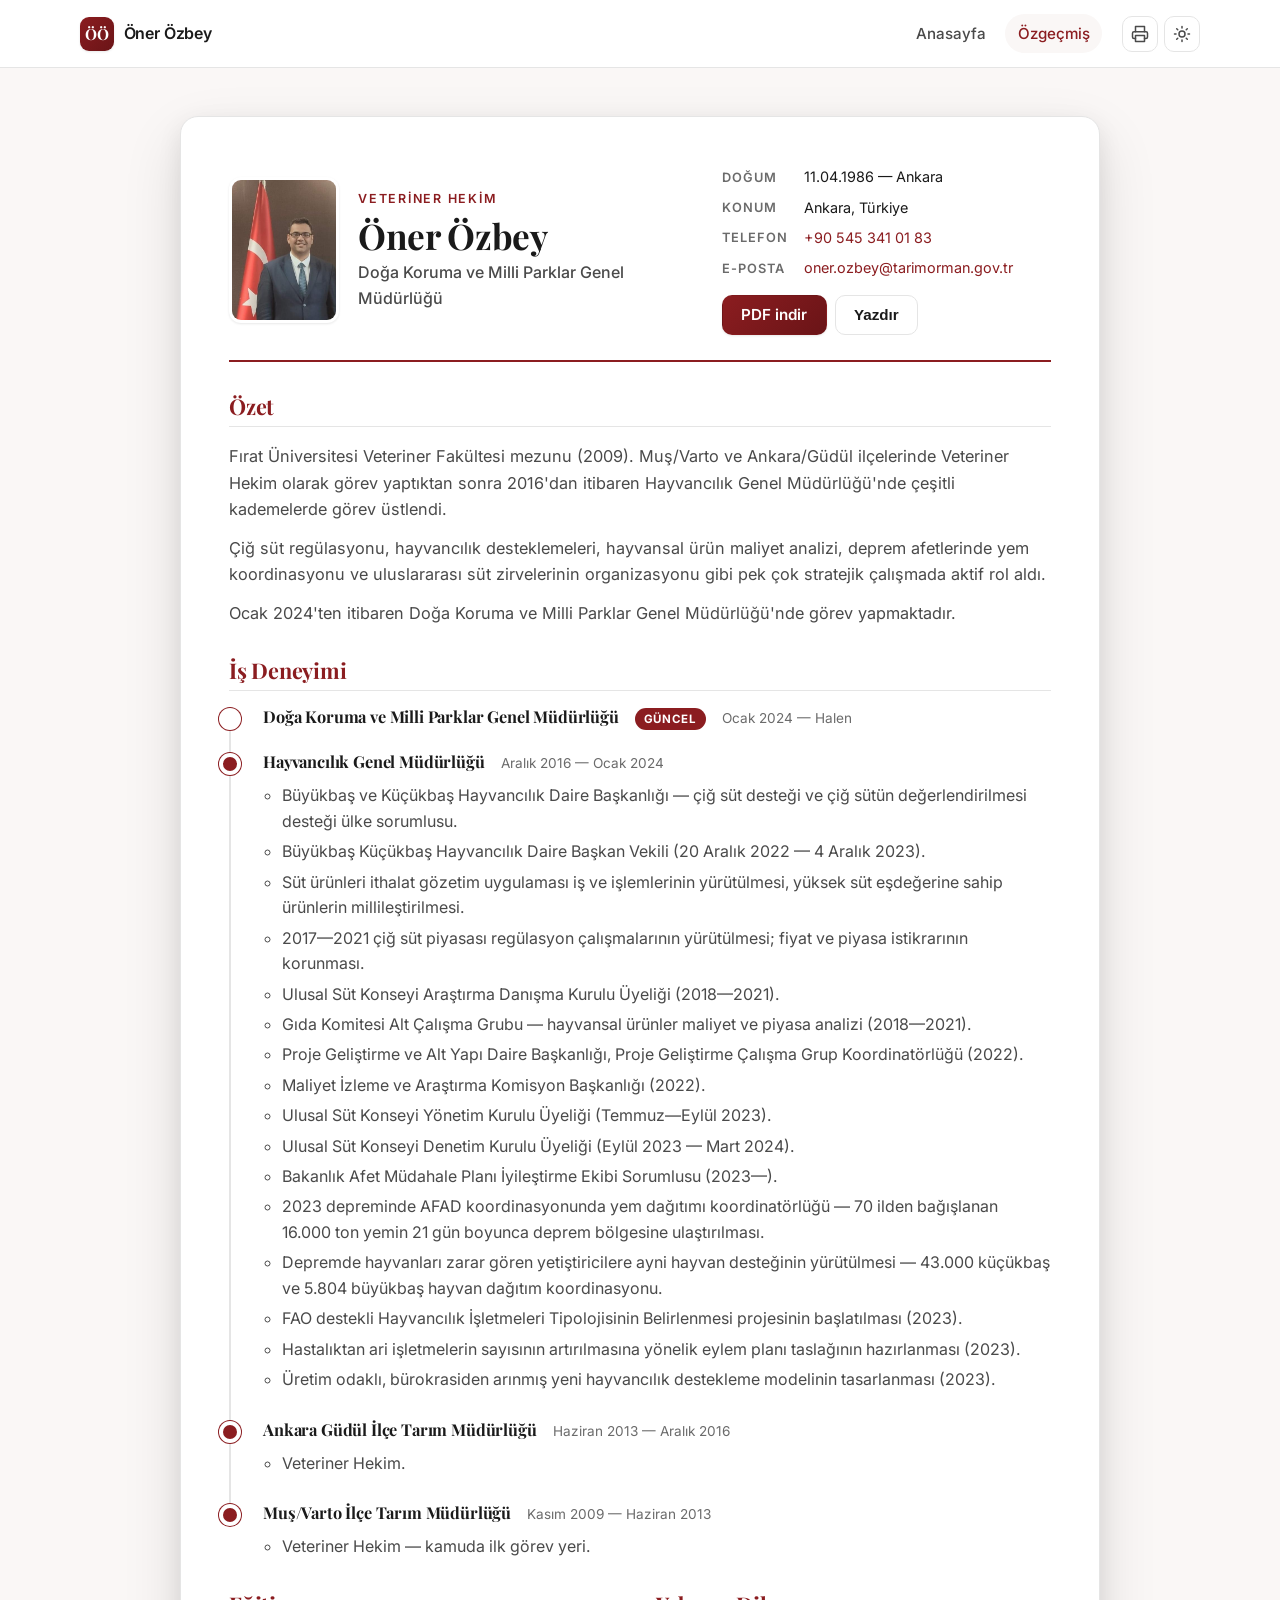
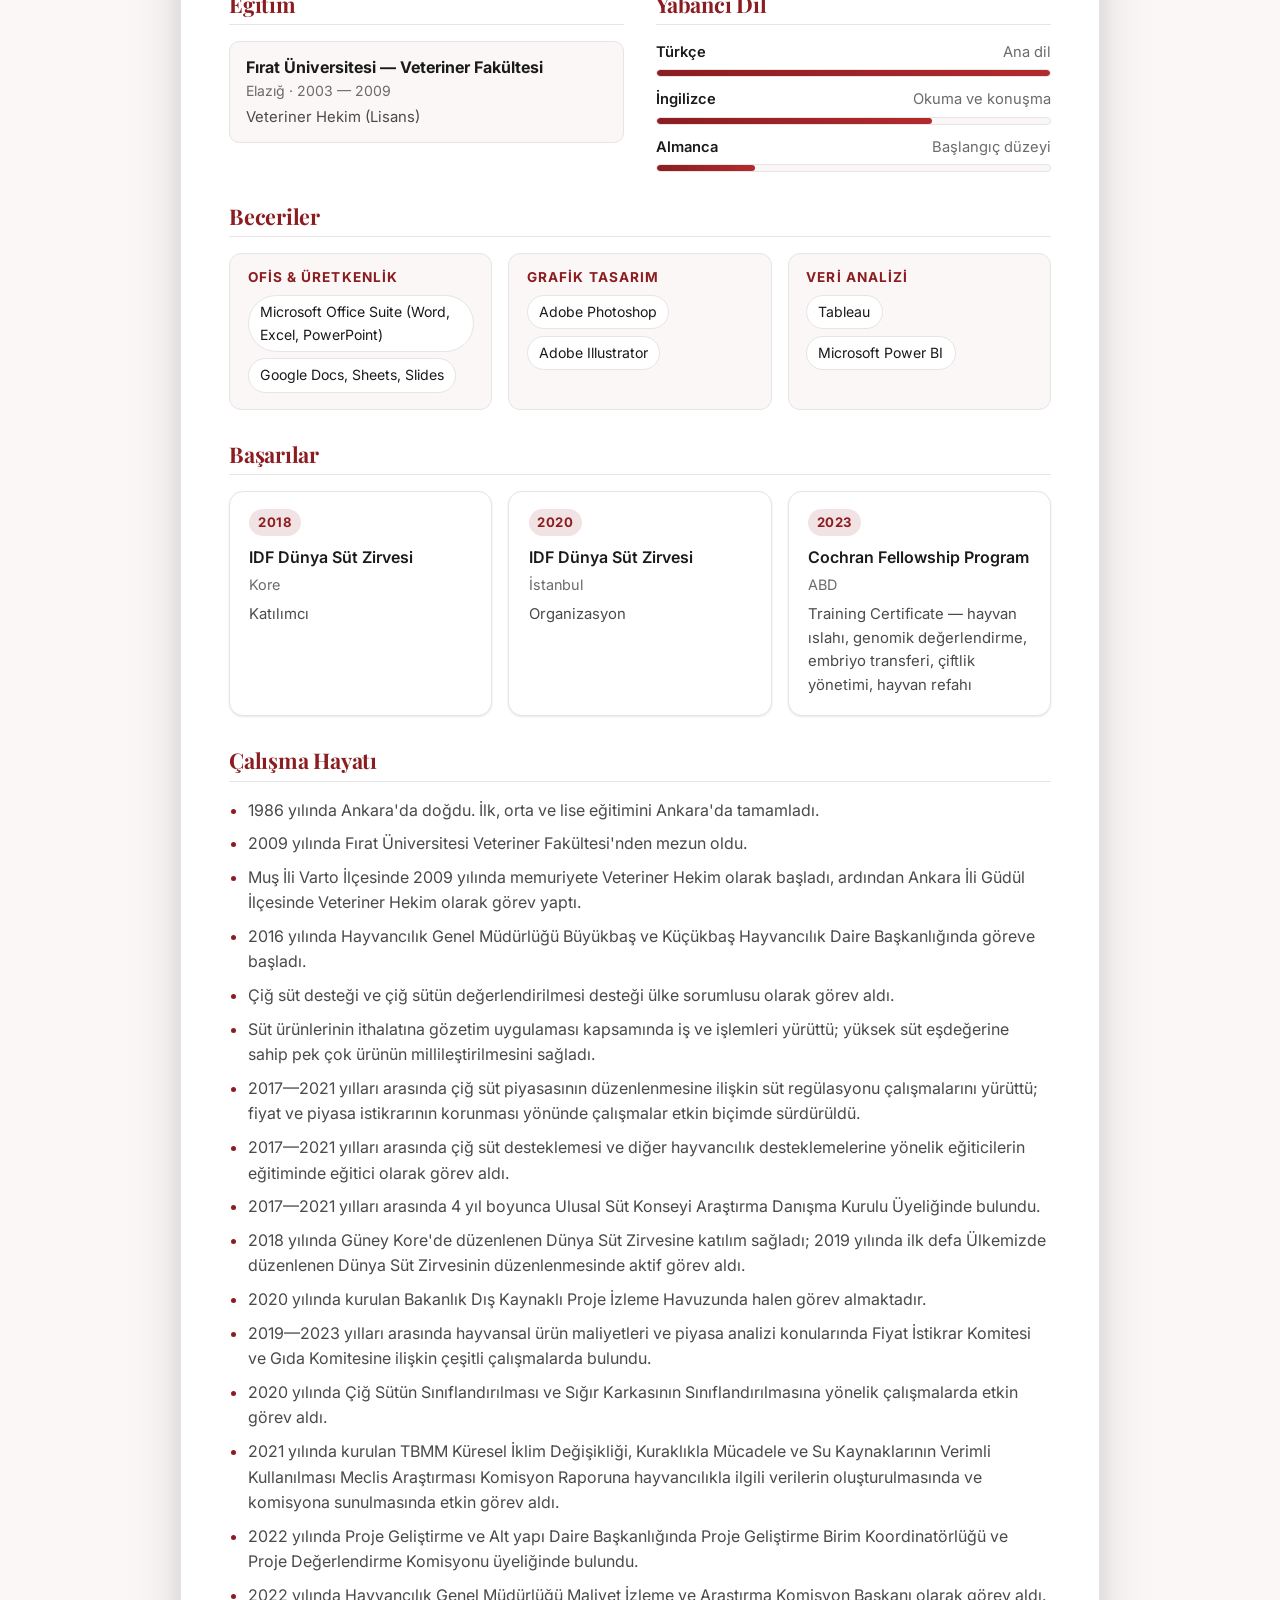
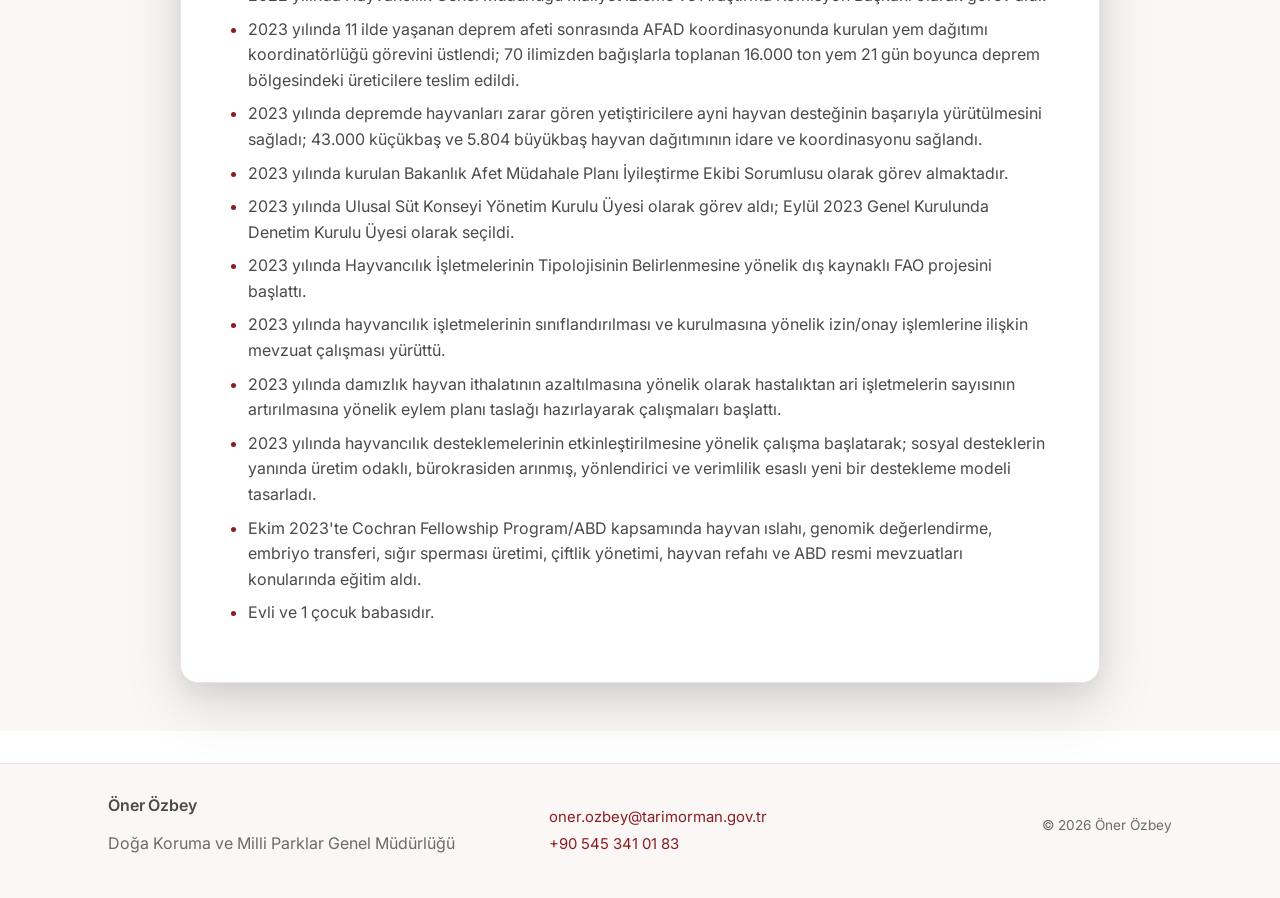
==== cv.html @ c0e4dc84 "Initial site — data-driven personal page with /cv.html - index.html and cv.html render from data/cv." ====
<!doctype html>
<html lang="tr">
  <head>
    <meta charset="utf-8" />
    <meta name="viewport" content="width=device-width, initial-scale=1" />
    <title>Özgeçmiş — Öner Özbey</title>
    <meta name="description" content="Öner Özbey'in tam özgeçmişi: deneyim, eğitim, beceriler, diller, başarılar." />
    <meta name="theme-color" content="#8b1d20" />
    <link rel="icon" href="data:image/svg+xml,%3Csvg xmlns='http://www.w3.org/2000/svg' viewBox='0 0 100 100'%3E%3Crect width='100' height='100' rx='20' fill='%238b1d20'/%3E%3Ctext x='50' y='64' font-size='52' font-family='Georgia, serif' fill='white' text-anchor='middle' font-weight='700'%3EÖ%3C/text%3E%3C/svg%3E" />
    <link rel="preconnect" href="https://fonts.googleapis.com" />
    <link rel="preconnect" href="https://fonts.gstatic.com" crossorigin />
    <link href="https://fonts.googleapis.com/css2?family=Inter:wght@400;500;600;700&family=Playfair+Display:wght@600;700&display=swap" rel="stylesheet" />
    <link rel="stylesheet" href="assets/css/style.css" />
  </head>
  <body class="cv-page">
    <header class="site-header no-print">
      <div class="container nav">
        <a class="brand" href="index.html">
          <span class="brand-mark">ÖÖ</span>
          <span class="brand-name" data-bind="personal.fullName"></span>
        </a>
        <nav class="nav-links" data-bind="nav"></nav>
        <div class="nav-tools">
          <button class="icon-btn" id="print-btn" aria-label="Yazdır" title="Yazdır">
            <svg width="18" height="18" viewBox="0 0 24 24" fill="none" stroke="currentColor" stroke-width="2" stroke-linecap="round" stroke-linejoin="round"><polyline points="6 9 6 2 18 2 18 9"></polyline><path d="M6 18H4a2 2 0 0 1-2-2v-5a2 2 0 0 1 2-2h16a2 2 0 0 1 2 2v5a2 2 0 0 1-2 2h-2"></path><rect x="6" y="14" width="12" height="8"></rect></svg>
          </button>
          <button class="icon-btn" id="theme-toggle" aria-label="Tema değiştir" title="Tema değiştir">
            <svg width="18" height="18" viewBox="0 0 24 24" fill="none" stroke="currentColor" stroke-width="2" stroke-linecap="round" stroke-linejoin="round"><circle cx="12" cy="12" r="4"></circle><path d="M12 2v2M12 20v2M4.93 4.93l1.41 1.41M17.66 17.66l1.41 1.41M2 12h2M20 12h2M4.93 19.07l1.41-1.41M17.66 6.34l1.41-1.41"></path></svg>
          </button>
        </div>
      </div>
    </header>

    <main class="cv-main">
      <article class="cv-doc container">
        <header class="cv-header">
          <div class="cv-id">
            <div class="cv-photo">
              <img data-bind-attr="src:personal.photo" alt="" />
            </div>
            <div>
              <p class="eyebrow" data-bind="personal.title"></p>
              <h1 data-bind="personal.fullName"></h1>
              <p class="cv-role" data-bind="personal.role"></p>
            </div>
          </div>
          <div class="cv-contact">
            <dl class="dl">
              <dt>Doğum</dt><dd data-bind="personal.birth"></dd>
              <dt>Konum</dt><dd data-bind="personal.location"></dd>
              <dt>Telefon</dt><dd><a data-bind="personal.phone" data-bind-attr="href:tel:personal.phoneRaw"></a></dd>
              <dt>E-posta</dt><dd><a data-bind="personal.email" data-bind-attr="href:mailto:personal.email"></a></dd>
            </dl>
            <div class="cv-actions no-print">
              <a class="btn btn-primary" data-bind-attr="href:personal.cvFile" download>PDF indir</a>
              <button class="btn btn-ghost" id="print-btn-secondary">Yazdır</button>
            </div>
          </div>
        </header>

        <section class="cv-section">
          <h2>Özet</h2>
          <div class="prose" data-bind="summary"></div>
        </section>

        <section class="cv-section">
          <h2>İş Deneyimi</h2>
          <ol class="cv-timeline" data-bind="experience"></ol>
        </section>

        <section class="cv-section cv-grid">
          <div>
            <h2>Eğitim</h2>
            <ul class="education-list" data-bind="education"></ul>
          </div>
          <div>
            <h2>Yabancı Dil</h2>
            <ul class="lang-list" data-bind="languages"></ul>
          </div>
        </section>

        <section class="cv-section">
          <h2>Beceriler</h2>
          <div class="skills-grid" data-bind="skills"></div>
        </section>

        <section class="cv-section">
          <h2>Başarılar</h2>
          <ul class="achievements" data-bind="achievements"></ul>
        </section>

        <section class="cv-section">
          <h2>Çalışma Hayatı</h2>
          <ul class="working-life" data-bind="workingLife"></ul>
        </section>
      </article>
    </main>

    <footer class="site-footer no-print">
      <div class="container footer-grid">
        <div>
          <p class="brand-name" data-bind="personal.fullName"></p>
          <p class="muted" data-bind="personal.role"></p>
        </div>
        <div class="footer-links">
          <a data-bind-attr="href:mailto:personal.email" data-bind="personal.email"></a>
          <a data-bind-attr="href:tel:personal.phoneRaw" data-bind="personal.phone"></a>
        </div>
        <p class="muted small">© <span data-bind="site.year"></span> <span data-bind="personal.fullName"></span></p>
      </div>
    </footer>

    <script src="assets/js/main.js"></script>
  </body>
</html>
---- assets/css/style.css ----
:root {
  --brand: #8b1d20;
  --brand-2: #b32a2e;
  --brand-ink: #6a1417;
  --ink: #1a1a1a;
  --ink-soft: #4a4a4a;
  --muted: #6b6b6b;
  --line: #e5e5e5;
  --bg: #ffffff;
  --bg-soft: #faf7f6;
  --card: #ffffff;
  --shadow-sm: 0 1px 2px rgba(0, 0, 0, 0.04), 0 1px 3px rgba(0, 0, 0, 0.06);
  --shadow-md: 0 4px 12px rgba(0, 0, 0, 0.06), 0 2px 6px rgba(0, 0, 0, 0.04);
  --shadow-lg: 0 24px 60px rgba(0, 0, 0, 0.12), 0 8px 24px rgba(0, 0, 0, 0.08);
  --radius: 14px;
  --radius-sm: 10px;
  --font-sans: "Inter", system-ui, -apple-system, "Segoe UI", Roboto, "Helvetica Neue", Arial, sans-serif;
  --font-display: "Playfair Display", Georgia, "Times New Roman", serif;
  --container: 1120px;
  --pad: clamp(1rem, 2.4vw, 1.75rem);
  --transition: 200ms ease;
}

[data-theme="dark"] {
  --brand: #d94a4e;
  --brand-2: #f06569;
  --brand-ink: #ffb4b6;
  --ink: #f1ece9;
  --ink-soft: #c9c2bf;
  --muted: #9a938f;
  --line: #2a2625;
  --bg: #141110;
  --bg-soft: #1c1817;
  --card: #1f1a19;
  --shadow-sm: 0 1px 2px rgba(0, 0, 0, 0.4);
  --shadow-md: 0 4px 12px rgba(0, 0, 0, 0.45);
  --shadow-lg: 0 24px 60px rgba(0, 0, 0, 0.55);
}

* { box-sizing: border-box; }

html { scroll-behavior: smooth; }

body {
  margin: 0;
  font-family: var(--font-sans);
  color: var(--ink);
  background: var(--bg);
  line-height: 1.6;
  -webkit-font-smoothing: antialiased;
  -moz-osx-font-smoothing: grayscale;
  transition: background var(--transition), color var(--transition);
}

a { color: var(--brand); text-decoration: none; transition: color var(--transition); }
a:hover { color: var(--brand-2); text-decoration: underline; text-underline-offset: 3px; }

h1, h2, h3 { font-family: var(--font-display); color: var(--ink); margin: 0 0 0.4em; line-height: 1.15; letter-spacing: -0.01em; }
h1 { font-size: clamp(2rem, 4.5vw, 3.2rem); }
h2 { font-size: clamp(1.3rem, 2.6vw, 1.75rem); }
h3 { font-size: 1.05rem; }
p { margin: 0 0 0.8em; color: var(--ink-soft); }

.container { width: 100%; max-width: var(--container); margin: 0 auto; padding: 0 var(--pad); }

.muted { color: var(--muted); }
.small { font-size: 0.85rem; }
.eyebrow {
  text-transform: uppercase;
  letter-spacing: 0.14em;
  font-size: 0.78rem;
  font-weight: 600;
  color: var(--brand);
  margin: 0 0 0.6em;
}

/* Header / Nav */
.site-header {
  position: sticky; top: 0; z-index: 30;
  background: color-mix(in srgb, var(--bg) 88%, transparent);
  backdrop-filter: saturate(140%) blur(10px);
  -webkit-backdrop-filter: saturate(140%) blur(10px);
  border-bottom: 1px solid var(--line);
}
.nav { display: flex; align-items: center; gap: 1.2rem; padding: 0.9rem 0; }
.brand { display: inline-flex; align-items: center; gap: 0.6rem; color: var(--ink); font-weight: 600; }
.brand:hover { text-decoration: none; color: var(--ink); }
.brand-mark {
  width: 34px; height: 34px;
  background: linear-gradient(135deg, var(--brand), var(--brand-ink));
  color: #fff; border-radius: 9px; display: grid; place-items: center;
  font-family: var(--font-display); font-weight: 700; font-size: 0.95rem;
  box-shadow: var(--shadow-sm);
}
.brand-name { font-weight: 600; letter-spacing: -0.01em; }
.nav-links { margin-left: auto; display: flex; gap: 0.4rem; flex-wrap: wrap; }
.nav-links a {
  padding: 0.45rem 0.8rem; border-radius: 999px;
  color: var(--ink-soft); font-weight: 500; font-size: 0.95rem;
}
.nav-links a:hover { background: var(--bg-soft); color: var(--ink); text-decoration: none; }
.nav-links a.is-active { background: var(--bg-soft); color: var(--brand); }
.nav-tools { display: flex; gap: 0.4rem; }
.icon-btn {
  width: 36px; height: 36px; display: grid; place-items: center;
  background: transparent; color: var(--ink-soft);
  border: 1px solid var(--line); border-radius: 10px; cursor: pointer;
  transition: all var(--transition);
}
.icon-btn:hover { color: var(--brand); border-color: var(--brand); }

/* Buttons */
.btn {
  display: inline-flex; align-items: center; justify-content: center; gap: 0.4em;
  padding: 0.7rem 1.15rem; border-radius: 10px; font-weight: 600;
  font-size: 0.95rem; line-height: 1; cursor: pointer; border: 1px solid transparent;
  transition: all var(--transition);
}
.btn-primary {
  background: linear-gradient(135deg, var(--brand), var(--brand-ink));
  color: #fff; box-shadow: var(--shadow-sm);
}
.btn-primary:hover { transform: translateY(-1px); box-shadow: var(--shadow-md); color: #fff; text-decoration: none; }
.btn-ghost {
  background: transparent; color: var(--ink);
  border-color: var(--line);
}
.btn-ghost:hover { background: var(--bg-soft); color: var(--ink); text-decoration: none; border-color: var(--ink-soft); }
.btn-block { display: flex; width: 100%; margin-top: 0.9rem; }

/* Hero */
.hero {
  padding: clamp(2.5rem, 6vw, 5rem) 0 clamp(2rem, 4vw, 3.5rem);
  background:
    radial-gradient(1200px 600px at 90% -10%, color-mix(in srgb, var(--brand) 12%, transparent), transparent 60%),
    radial-gradient(900px 500px at -10% 110%, color-mix(in srgb, var(--brand) 8%, transparent), transparent 60%);
}
.hero-grid {
  display: grid; grid-template-columns: 1.3fr 1fr; gap: clamp(1.5rem, 4vw, 3rem); align-items: center;
}
.hero-text h1 { font-size: clamp(2.2rem, 5.5vw, 3.7rem); margin-bottom: 0.2em; }
.hero-role { font-size: 1.05rem; color: var(--ink); font-weight: 600; margin: 0 0 0.5em; }
.hero-tagline { font-size: 1.05rem; color: var(--ink-soft); max-width: 52ch; }
.hero-actions { display: flex; gap: 0.7rem; flex-wrap: wrap; margin: 1.5rem 0 1.8rem; }
.hero-meta { list-style: none; padding: 0; margin: 0; display: grid; gap: 0.45rem; }
.hero-meta li { display: flex; gap: 0.7rem; font-size: 0.95rem; align-items: baseline; }
.meta-key {
  display: inline-block; min-width: 5.5rem;
  font-size: 0.78rem; text-transform: uppercase; letter-spacing: 0.1em;
  color: var(--muted); font-weight: 600;
}
.hero-photo { display: flex; justify-content: center; }
.photo-frame {
  position: relative; width: min(340px, 80vw); aspect-ratio: 3/4;
  border-radius: 22px; overflow: hidden;
  background: var(--bg-soft);
  box-shadow: var(--shadow-lg);
  transform: rotate(1deg);
  transition: transform var(--transition);
}
.photo-frame::after {
  content: ""; position: absolute; inset: 0;
  border: 4px solid var(--bg);
  border-radius: 22px;
  box-shadow: inset 0 0 0 1px var(--line);
  pointer-events: none;
}
.photo-frame:hover { transform: rotate(0deg); }
.photo-frame img { width: 100%; height: 100%; object-fit: cover; display: block; }

/* Sections */
.section { padding: clamp(2.5rem, 5vw, 4.5rem) 0; }
.section-muted { background: var(--bg-soft); border-top: 1px solid var(--line); border-bottom: 1px solid var(--line); }
.section-title { margin-bottom: 1.4rem; }
.section-title::after {
  content: ""; display: block; width: 48px; height: 3px; margin-top: 0.5rem;
  background: linear-gradient(90deg, var(--brand), transparent);
  border-radius: 3px;
}
.section-foot { margin-top: 1.5rem; }
.two-col { display: grid; grid-template-columns: 1.7fr 1fr; gap: clamp(1.5rem, 3vw, 2.5rem); align-items: start; }
.prose p { font-size: 1.02rem; }

/* Stats */
.stats { list-style: none; padding: 0; margin: 0; display: grid; grid-template-columns: repeat(4, 1fr); gap: 1rem; }
.stats li {
  background: var(--card); border: 1px solid var(--line); border-radius: var(--radius);
  padding: 1.2rem 1.1rem; box-shadow: var(--shadow-sm);
}
.stat-value {
  display: block; font-family: var(--font-display); font-size: 2rem;
  color: var(--brand); font-weight: 700; line-height: 1;
}
.stat-label { display: block; margin-top: 0.4rem; font-size: 0.9rem; color: var(--ink-soft); }

/* Aside card */
.aside-card {
  background: var(--card); border: 1px solid var(--line);
  border-radius: var(--radius); padding: 1.4rem; box-shadow: var(--shadow-sm);
  position: sticky; top: 80px;
}
.aside-card h3 { margin-bottom: 0.8rem; }
.dl { display: grid; grid-template-columns: max-content 1fr; gap: 0.45rem 1rem; margin: 0; font-size: 0.93rem; }
.dl dt { font-weight: 600; color: var(--muted); font-size: 0.8rem; text-transform: uppercase; letter-spacing: 0.08em; padding-top: 0.15rem; }
.dl dd { margin: 0; color: var(--ink); }

/* Timeline (short, on homepage) */
.timeline { list-style: none; padding: 0; margin: 0; }
.timeline > li {
  position: relative; padding: 0.6rem 0 0.6rem 2rem; border-left: 2px solid var(--line);
}
.timeline > li::before {
  content: ""; position: absolute; left: -7px; top: 1.1rem; width: 12px; height: 12px;
  border-radius: 50%; background: var(--brand); box-shadow: 0 0 0 4px var(--bg);
}
.timeline .tl-period { font-size: 0.82rem; color: var(--muted); text-transform: uppercase; letter-spacing: 0.08em; }
.timeline .tl-title { font-weight: 600; color: var(--ink); margin: 0.1rem 0 0.1rem; }
.timeline .is-current { color: var(--brand); }

/* Achievements */
.achievements { list-style: none; padding: 0; margin: 0; display: grid; grid-template-columns: repeat(auto-fit, minmax(240px, 1fr)); gap: 1rem; }
.achievements li {
  background: var(--card); border: 1px solid var(--line); border-radius: var(--radius);
  padding: 1.1rem 1.2rem; box-shadow: var(--shadow-sm);
}
.ach-year {
  display: inline-block; padding: 0.2rem 0.55rem; border-radius: 999px;
  background: color-mix(in srgb, var(--brand) 12%, transparent);
  color: var(--brand); font-weight: 700; font-size: 0.82rem; letter-spacing: 0.04em;
}
.ach-title { font-weight: 600; margin: 0.55rem 0 0.15rem; color: var(--ink); }
.ach-place { color: var(--muted); font-size: 0.9rem; }
.ach-role { display: block; margin-top: 0.4rem; font-size: 0.93rem; color: var(--ink-soft); }

/* Footer */
.site-footer { border-top: 1px solid var(--line); background: var(--bg-soft); padding: 1.8rem 0; margin-top: 2rem; }
.footer-grid { display: grid; grid-template-columns: 1.4fr 1fr 1fr; gap: 1rem; align-items: center; }
.footer-links { display: flex; flex-direction: column; gap: 0.2rem; font-size: 0.93rem; }
.footer-grid .small { text-align: right; }

/* ===================== CV PAGE ===================== */
.cv-main { padding: clamp(1.5rem, 4vw, 3rem) 0 3rem; background: var(--bg-soft); }
.cv-doc {
  background: var(--card); border: 1px solid var(--line); border-radius: 18px;
  box-shadow: var(--shadow-lg); padding: clamp(1.5rem, 4vw, 3rem);
  max-width: 920px;
}
.cv-header {
  display: grid; grid-template-columns: 1.4fr 1fr; gap: 2rem;
  padding-bottom: 1.6rem; margin-bottom: 1.6rem;
  border-bottom: 2px solid var(--brand);
}
.cv-id { display: grid; grid-template-columns: auto 1fr; gap: 1.2rem; align-items: center; }
.cv-photo {
  width: 110px; aspect-ratio: 3/4; overflow: hidden; border-radius: 12px;
  background: var(--bg-soft); border: 3px solid var(--card); box-shadow: var(--shadow-sm);
}
.cv-photo img { width: 100%; height: 100%; object-fit: cover; display: block; }
.cv-id h1 { font-size: clamp(1.6rem, 3vw, 2.2rem); margin: 0.1em 0; }
.cv-role { color: var(--ink-soft); font-weight: 500; margin: 0; }
.cv-contact .dl { font-size: 0.9rem; }
.cv-actions { display: flex; gap: 0.5rem; margin-top: 1rem; flex-wrap: wrap; }

.cv-section { margin-top: 2rem; }
.cv-section h2 {
  font-family: var(--font-display); font-size: 1.35rem;
  color: var(--brand); margin: 0 0 1rem;
  padding-bottom: 0.45rem; border-bottom: 1px solid var(--line);
}
.cv-grid { display: grid; grid-template-columns: 1fr 1fr; gap: 2rem; }

/* CV timeline */
.cv-timeline { list-style: none; padding: 0; margin: 0; }
.cv-timeline > li {
  position: relative; padding: 0 0 1.4rem 2rem; border-left: 2px solid var(--line);
}
.cv-timeline > li:last-child { padding-bottom: 0; border-left-color: transparent; }
.cv-timeline > li::before {
  content: ""; position: absolute; left: -8px; top: 0.3rem; width: 14px; height: 14px;
  border-radius: 50%; background: var(--brand);
  box-shadow: 0 0 0 4px var(--card), 0 0 0 5px var(--brand);
}
.cv-timeline .is-current::before { background: #fff; box-shadow: 0 0 0 4px var(--card), 0 0 0 5px var(--brand); }
.cv-timeline .tl-head { display: flex; align-items: baseline; flex-wrap: wrap; gap: 0.6rem 1rem; }
.cv-timeline .tl-title { font-weight: 700; color: var(--ink); font-size: 1.02rem; margin: 0; }
.cv-timeline .tl-period { font-size: 0.85rem; color: var(--muted); }
.cv-timeline .current-pill {
  background: var(--brand); color: #fff; padding: 0.1rem 0.55rem; border-radius: 999px;
  font-size: 0.72rem; letter-spacing: 0.06em; text-transform: uppercase; font-weight: 700;
}
.cv-timeline .tl-details { margin: 0.5rem 0 0; padding-left: 1.2rem; color: var(--ink-soft); }
.cv-timeline .tl-details li { margin-bottom: 0.3rem; }

/* Education */
.education-list { list-style: none; padding: 0; margin: 0; display: grid; gap: 0.7rem; }
.education-list li {
  background: var(--bg-soft); border: 1px solid var(--line);
  border-radius: 10px; padding: 0.8rem 1rem;
}
.education-list .edu-school { font-weight: 700; color: var(--ink); }
.education-list .edu-meta { color: var(--muted); font-size: 0.88rem; }
.education-list .edu-degree { font-size: 0.93rem; color: var(--ink-soft); margin-top: 0.2rem; }

/* Languages */
.lang-list { list-style: none; padding: 0; margin: 0; display: grid; gap: 0.7rem; }
.lang-list li { display: grid; grid-template-columns: 1fr; gap: 0.3rem; }
.lang-head { display: flex; justify-content: space-between; font-size: 0.92rem; }
.lang-name { font-weight: 600; }
.lang-level { color: var(--muted); }
.lang-bar {
  position: relative; height: 8px; background: var(--bg-soft);
  border-radius: 999px; overflow: hidden; border: 1px solid var(--line);
}
.lang-bar > span {
  position: absolute; inset: 0 auto 0 0;
  background: linear-gradient(90deg, var(--brand), var(--brand-2));
  border-radius: 999px;
  transform-origin: left center;
  animation: bar-fill 900ms ease-out both;
}
@keyframes bar-fill { from { transform: scaleX(0); } to { transform: scaleX(1); } }

/* Skills */
.skills-grid { display: grid; grid-template-columns: repeat(auto-fit, minmax(220px, 1fr)); gap: 1rem; }
.skill-card {
  background: var(--bg-soft); border: 1px solid var(--line);
  border-radius: 12px; padding: 1rem 1.1rem;
}
.skill-card h3 { font-family: var(--font-sans); font-size: 0.85rem; text-transform: uppercase; letter-spacing: 0.08em; color: var(--brand); margin: 0 0 0.6rem; }
.skill-card ul { list-style: none; padding: 0; margin: 0; display: flex; flex-wrap: wrap; gap: 0.4rem; }
.skill-card li {
  background: var(--card); border: 1px solid var(--line);
  padding: 0.3rem 0.7rem; border-radius: 999px; font-size: 0.88rem; color: var(--ink);
}

/* Working life */
.working-life { padding-left: 1.2rem; margin: 0; }
.working-life li { margin-bottom: 0.5rem; color: var(--ink-soft); }
.working-life li::marker { color: var(--brand); }

/* ===== Responsive ===== */
@media (max-width: 900px) {
  .hero-grid { grid-template-columns: 1fr; text-align: left; }
  .hero-photo { order: -1; justify-content: flex-start; }
  .photo-frame { width: min(260px, 60vw); transform: rotate(0); }
  .two-col { grid-template-columns: 1fr; }
  .aside-card { position: static; }
  .stats { grid-template-columns: repeat(2, 1fr); }
  .footer-grid { grid-template-columns: 1fr; text-align: left; }
  .footer-grid .small { text-align: left; }
  .cv-header { grid-template-columns: 1fr; }
  .cv-grid { grid-template-columns: 1fr; }
}

@media (max-width: 560px) {
  .stats { grid-template-columns: 1fr 1fr; }
  .nav-links a { padding: 0.4rem 0.6rem; font-size: 0.9rem; }
  .brand-name { display: none; }
  .cv-id { grid-template-columns: 1fr; text-align: left; }
  .cv-photo { width: 96px; }
}

/* ===== Print ===== */
@media print {
  :root { --bg: #fff; --bg-soft: #fff; --card: #fff; --line: #ddd; }
  body { background: #fff; color: #000; }
  .no-print { display: none !important; }
  .cv-main { padding: 0; background: #fff; }
  .cv-doc { box-shadow: none; border: none; padding: 0; max-width: 100%; }
  a { color: inherit; text-decoration: none; }
  .cv-section { break-inside: avoid; }
  .cv-timeline > li { break-inside: avoid; }
}
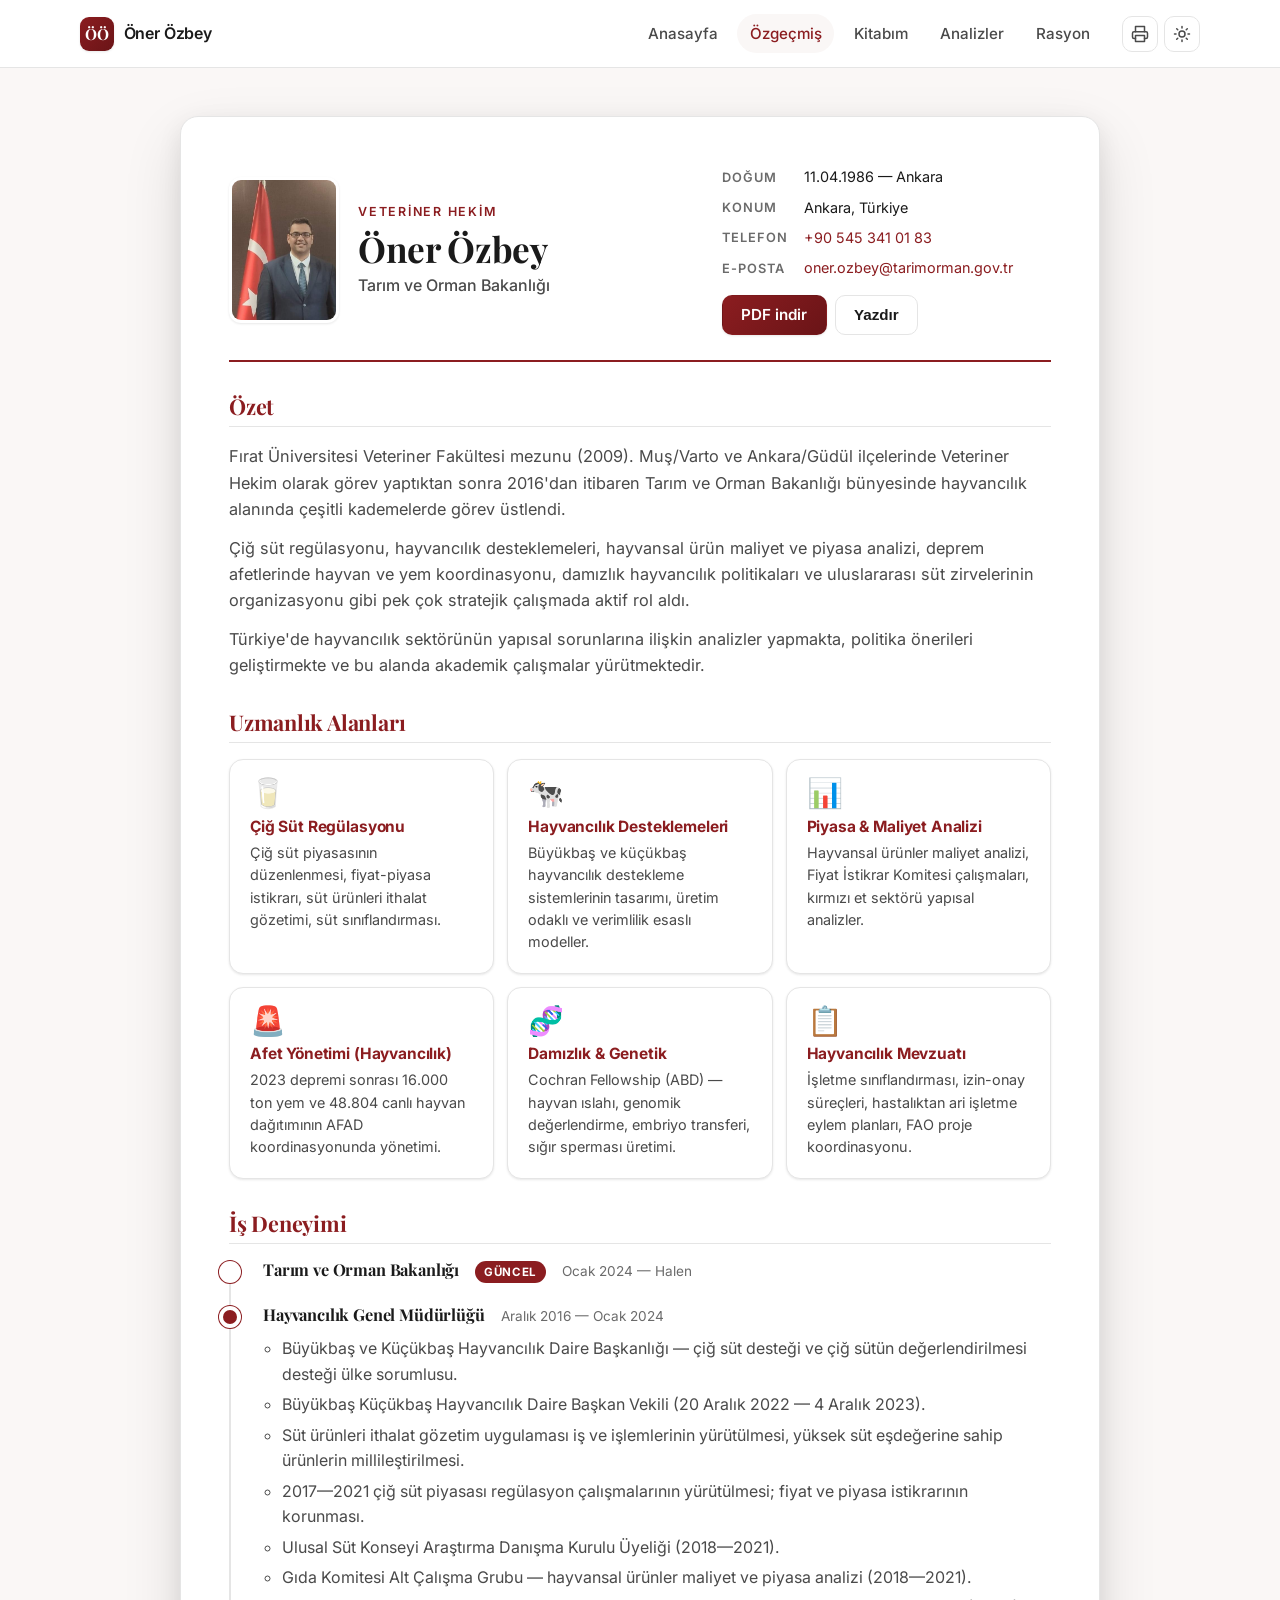
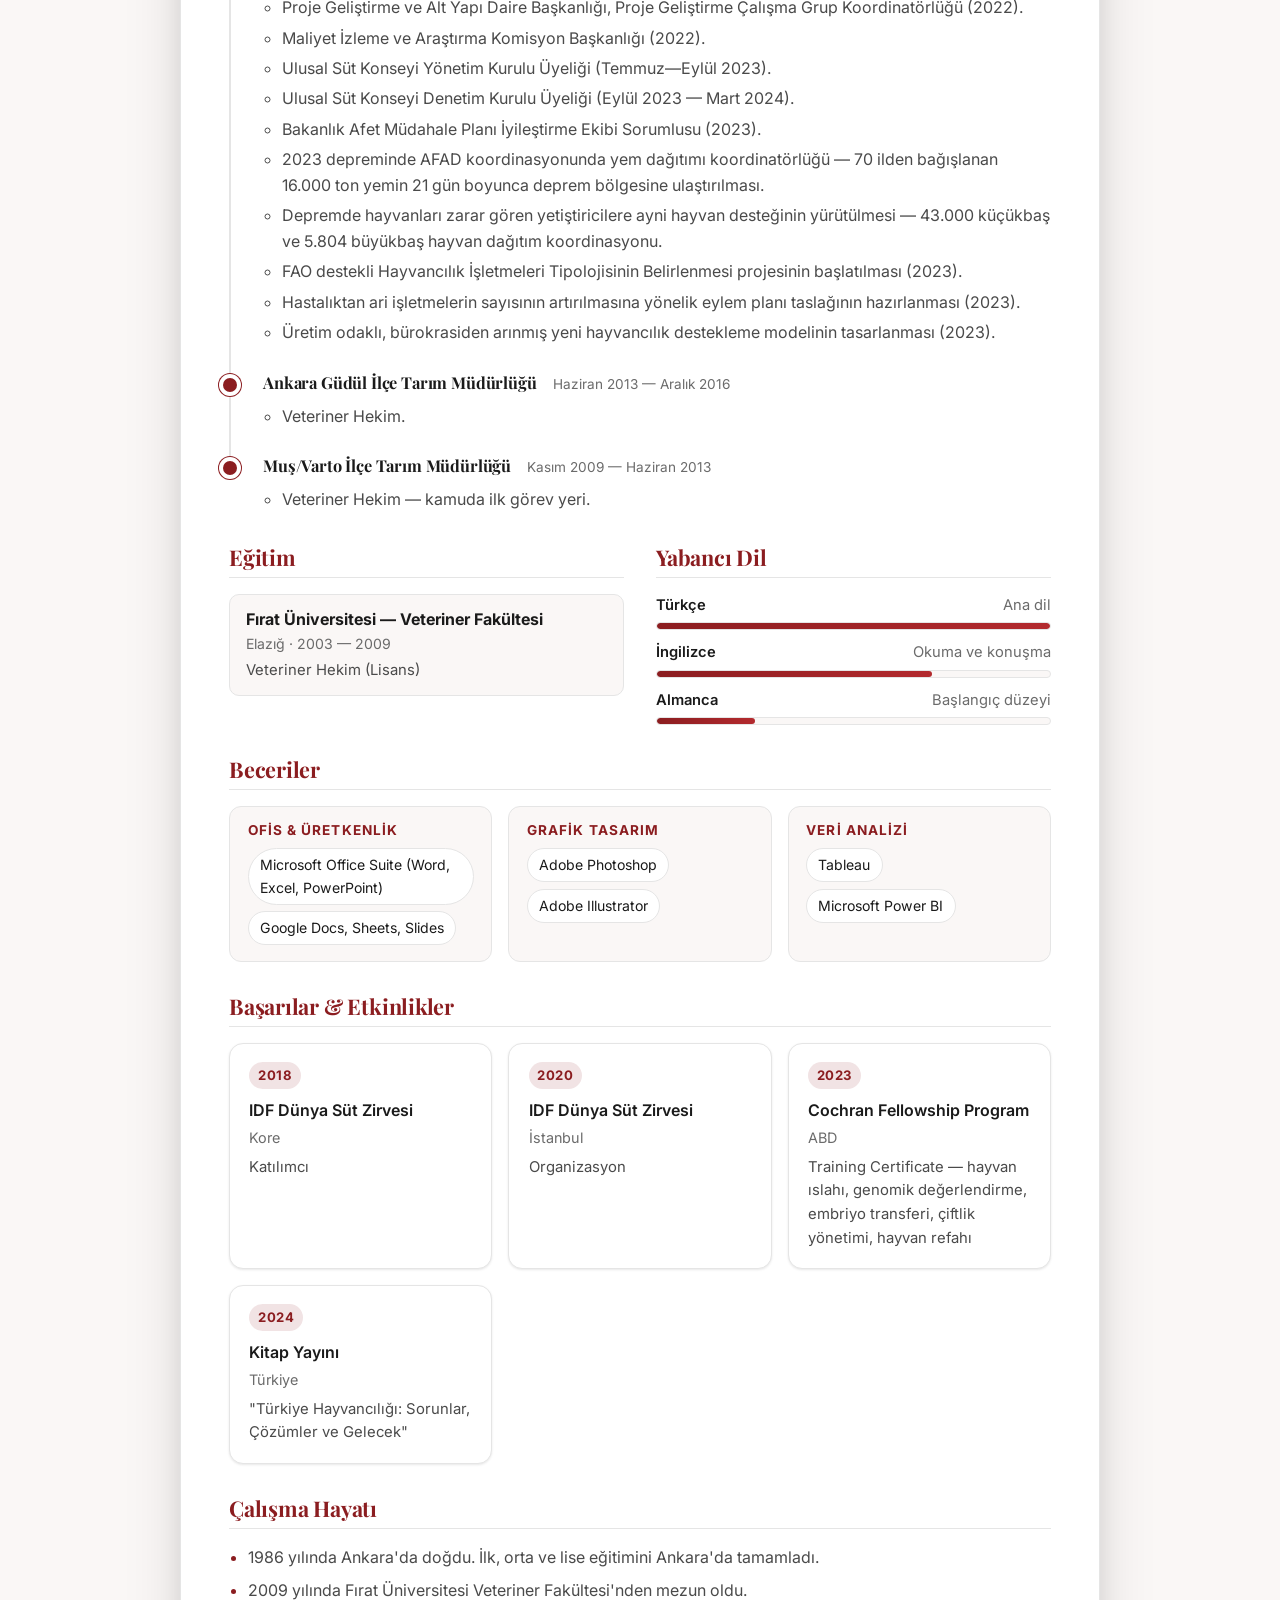
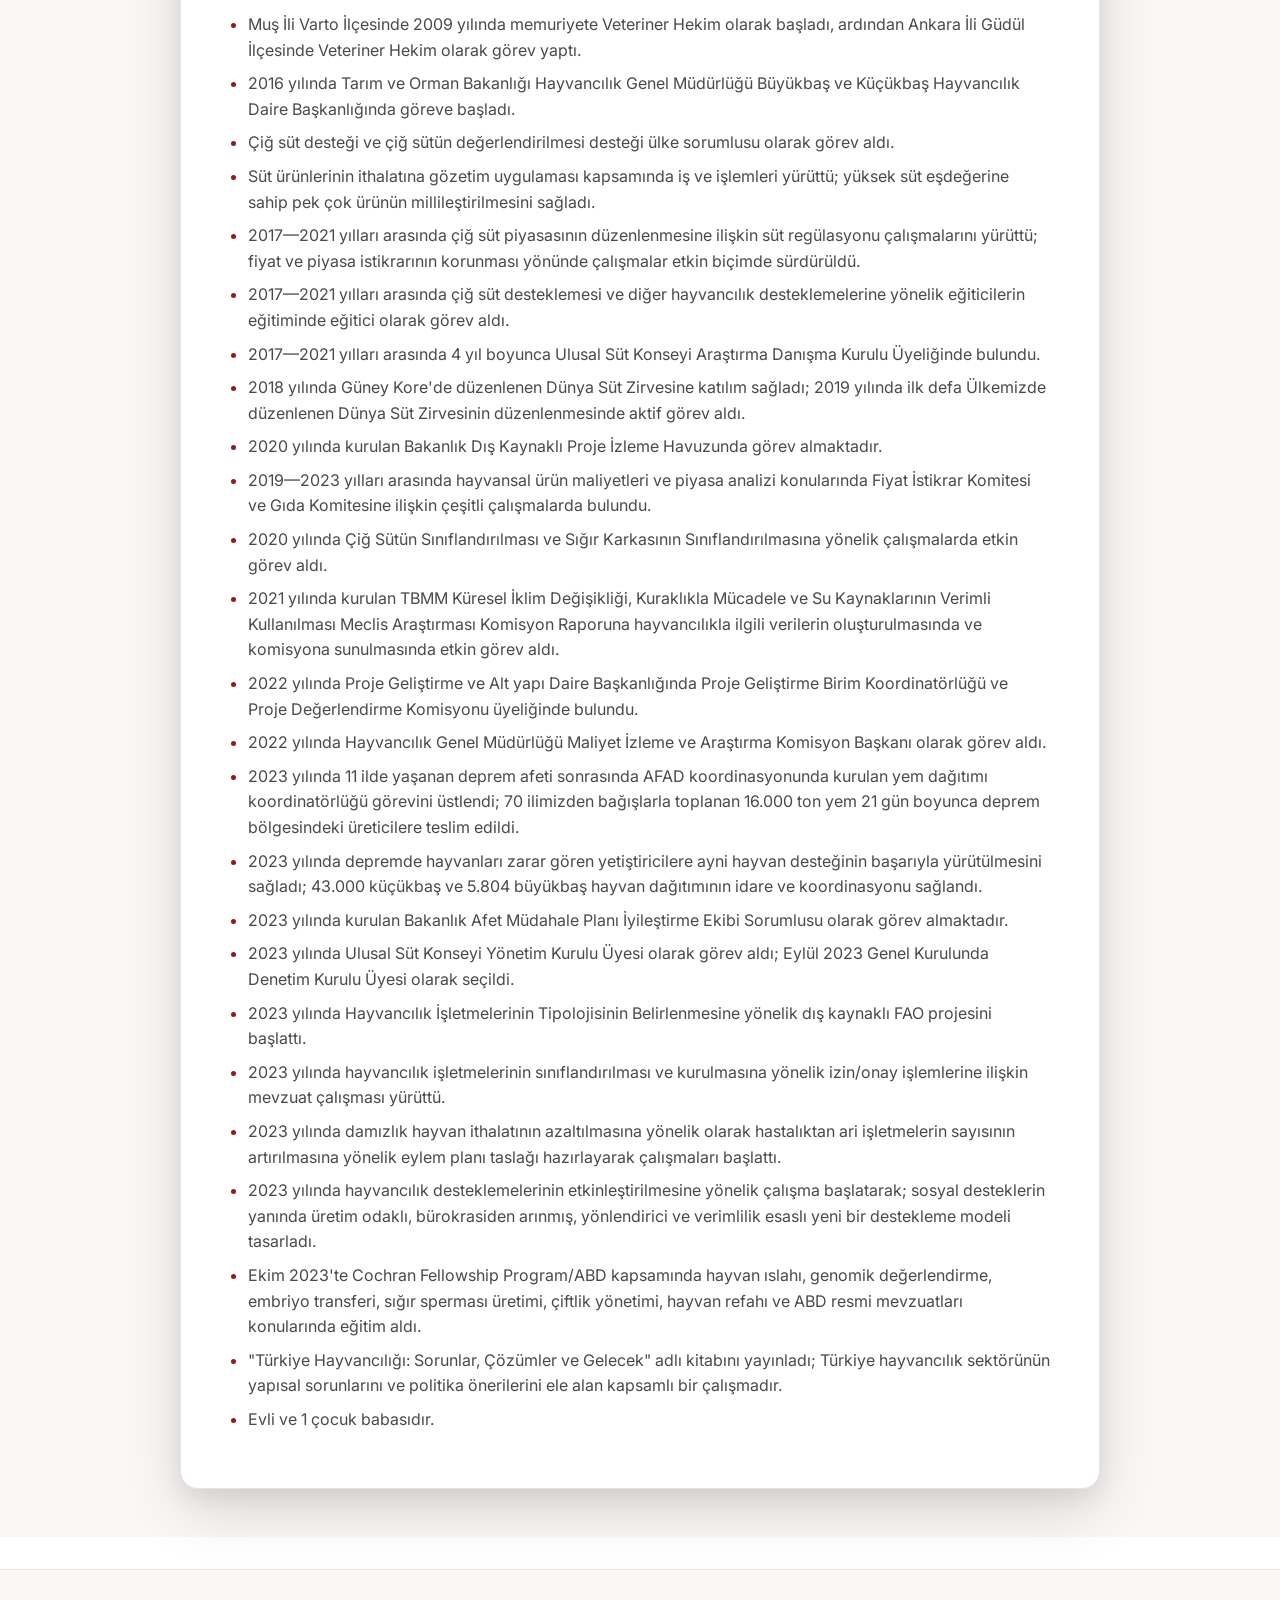
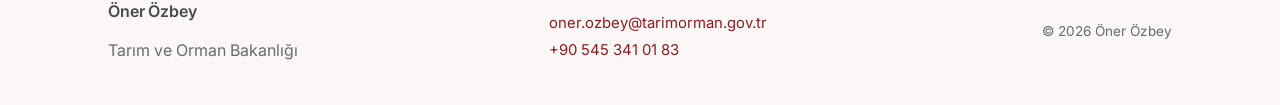
==== commit 50ce69fc: "Hayvancılık odaklı yeniden yapılanma + 3 yeni sayfa - Görev: "Doğa Koruma" yerine "Tarım ve Orman Ba" ====
--- a/cv.html
+++ b/cv.html
@@ -64,6 +64,11 @@
         </section>
 
         <section class="cv-section">
+          <h2>Uzmanlık Alanları</h2>
+          <div class="expertise-grid expertise-grid-sm" data-bind="expertise"></div>
+        </section>
+
+        <section class="cv-section">
           <h2>İş Deneyimi</h2>
           <ol class="cv-timeline" data-bind="experience"></ol>
         </section>
@@ -85,7 +90,7 @@
         </section>
 
         <section class="cv-section">
-          <h2>Başarılar</h2>
+          <h2>Başarılar & Etkinlikler</h2>
           <ul class="achievements" data-bind="achievements"></ul>
         </section>
 
--- a/assets/css/style.css
+++ b/assets/css/style.css
@@ -360,6 +360,237 @@
   .cv-photo { width: 96px; }
 }
 
+/* ===== Expertise Grid ===== */
+.expertise-grid {
+  display: grid;
+  grid-template-columns: repeat(auto-fit, minmax(260px, 1fr));
+  gap: 1rem;
+}
+.expertise-grid-sm {
+  grid-template-columns: repeat(auto-fit, minmax(200px, 1fr));
+  gap: 0.8rem;
+}
+.expertise-card {
+  background: var(--card);
+  border: 1px solid var(--line);
+  border-radius: var(--radius);
+  padding: 1.2rem 1.25rem;
+  box-shadow: var(--shadow-sm);
+  transition: box-shadow var(--transition), transform var(--transition);
+}
+.expertise-card:hover {
+  box-shadow: var(--shadow-md);
+  transform: translateY(-2px);
+}
+.expertise-icon {
+  font-size: 1.8rem;
+  line-height: 1;
+  margin-bottom: 0.6rem;
+}
+.expertise-title {
+  font-family: var(--font-sans);
+  font-size: 0.97rem;
+  font-weight: 700;
+  color: var(--brand);
+  margin: 0 0 0.4rem;
+}
+.expertise-desc {
+  font-size: 0.9rem;
+  color: var(--ink-soft);
+  margin: 0;
+  line-height: 1.55;
+}
+
+/* ===== Book card (homepage) ===== */
+.book-preview-card {
+  display: grid;
+  grid-template-columns: 120px 1fr;
+  gap: 1.5rem;
+  background: var(--card);
+  border: 1px solid var(--line);
+  border-radius: var(--radius);
+  padding: 1.5rem;
+  box-shadow: var(--shadow-sm);
+  align-items: start;
+}
+.book-preview-cover {
+  aspect-ratio: 3/4;
+  background: linear-gradient(145deg, var(--brand), var(--brand-ink));
+  border-radius: 10px;
+  display: flex;
+  align-items: center;
+  justify-content: center;
+  box-shadow: var(--shadow-md);
+}
+.book-preview-icon { font-size: 2.5rem; }
+.book-preview-title {
+  font-family: var(--font-display);
+  font-size: 1.2rem;
+  color: var(--ink);
+  margin: 0.4rem 0 0.2rem;
+}
+.book-preview-author { color: var(--muted); font-size: 0.9rem; margin: 0 0 0.6rem; }
+.book-preview-desc { color: var(--ink-soft); font-size: 0.95rem; margin: 0 0 1rem; }
+.book-preview-actions { display: flex; gap: 0.6rem; flex-wrap: wrap; }
+
+/* ===== Book hero (kitap.html) ===== */
+.book-hero { background: var(--bg-soft); border-bottom: 1px solid var(--line); }
+.book-hero-inner {
+  display: grid;
+  grid-template-columns: 1fr 1.6fr;
+  gap: clamp(1.5rem, 4vw, 3rem);
+  align-items: center;
+}
+.book-cover-wrap { display: flex; justify-content: center; }
+.book-cover-3d {
+  position: relative;
+  width: min(220px, 55vw);
+  aspect-ratio: 3/4;
+  transform-style: preserve-3d;
+  transform: perspective(800px) rotateY(-12deg);
+  transition: transform 400ms ease;
+}
+.book-cover-3d:hover { transform: perspective(800px) rotateY(0deg); }
+.book-spine {
+  position: absolute;
+  top: 0; left: -28px;
+  width: 28px; height: 100%;
+  background: linear-gradient(to right, var(--brand-ink), var(--brand));
+  transform-origin: right center;
+  transform: skewY(-0.5deg);
+  border-radius: 4px 0 0 4px;
+}
+.book-front {
+  width: 100%; height: 100%;
+  background: linear-gradient(145deg, var(--brand) 0%, var(--brand-ink) 100%);
+  border-radius: 4px 10px 10px 4px;
+  box-shadow: var(--shadow-lg);
+  overflow: hidden;
+  display: flex;
+  align-items: center;
+  justify-content: center;
+}
+.book-front-inner { padding: 1.5rem; text-align: center; color: #fff; }
+.book-front-eyebrow {
+  font-size: 0.72rem;
+  text-transform: uppercase;
+  letter-spacing: 0.15em;
+  opacity: 0.8;
+  margin: 0 0 0.8rem;
+}
+.book-front-title {
+  font-family: var(--font-display);
+  font-size: 1.05rem;
+  color: #fff;
+  margin: 0 0 1.2rem;
+  line-height: 1.3;
+}
+.book-front-icon { font-size: 2rem; }
+.book-info h1 { font-size: clamp(1.5rem, 3vw, 2.2rem); margin-bottom: 0.3em; }
+.book-author { color: var(--muted); margin: 0 0 0.8rem; font-size: 0.95rem; }
+.prose-single { color: var(--ink-soft); margin: 0 0 1.2rem; max-width: 52ch; }
+.book-actions { display: flex; gap: 0.7rem; flex-wrap: wrap; margin-top: 1.2rem; }
+
+/* ===== PDF viewer ===== */
+.pdf-viewer-wrap {
+  border-radius: var(--radius);
+  overflow: hidden;
+  border: 1px solid var(--line);
+  box-shadow: var(--shadow-md);
+  background: #525659;
+  min-height: 80vh;
+}
+.pdf-viewer {
+  display: block;
+  width: 100%;
+  height: 82vh;
+  border: none;
+}
+.pdf-fallback {
+  padding: 3rem;
+  text-align: center;
+  color: #fff;
+}
+
+/* ===== Coming soon box ===== */
+.coming-soon-box {
+  text-align: center;
+  padding: 3rem 2rem;
+  background: var(--bg-soft);
+  border: 2px dashed var(--line);
+  border-radius: var(--radius);
+  max-width: 560px;
+  margin: 0 auto;
+}
+.coming-soon-icon { font-size: 3.5rem; margin-bottom: 1rem; }
+.coming-soon-box h2 { margin-bottom: 0.6rem; }
+.coming-soon-box p { color: var(--ink-soft); margin: 0 0 0.5rem; }
+
+/* ===== Topic list (analizler.html) ===== */
+.topic-list {
+  list-style: none;
+  padding: 0;
+  margin: 0;
+  display: grid;
+  gap: 1rem;
+}
+.topic-list li {
+  display: grid;
+  grid-template-columns: 2.5rem 1fr;
+  gap: 0.8rem;
+  background: var(--card);
+  border: 1px solid var(--line);
+  border-radius: var(--radius-sm);
+  padding: 1rem 1.2rem;
+  align-items: start;
+}
+.topic-icon { font-size: 1.5rem; line-height: 1.4; }
+.topic-list strong { display: block; color: var(--ink); margin-bottom: 0.2rem; font-size: 0.98rem; }
+.topic-list p { margin: 0; color: var(--ink-soft); font-size: 0.9rem; }
+
+/* ===== Feature grid (rasyon.html) ===== */
+.feature-grid {
+  display: grid;
+  grid-template-columns: repeat(auto-fit, minmax(240px, 1fr));
+  gap: 1rem;
+}
+.feature-card {
+  background: var(--card);
+  border: 1px solid var(--line);
+  border-radius: var(--radius);
+  padding: 1.3rem 1.4rem;
+  box-shadow: var(--shadow-sm);
+}
+.feature-icon { font-size: 2rem; margin-bottom: 0.6rem; }
+.feature-card h3 {
+  font-family: var(--font-sans);
+  font-size: 1rem;
+  font-weight: 700;
+  color: var(--ink);
+  margin: 0 0 0.5rem;
+}
+.feature-card p { font-size: 0.9rem; color: var(--ink-soft); margin: 0; }
+
+/* ===== Nav — wrap on smaller screens (5 items) ===== */
+@media (max-width: 1000px) {
+  .nav-links { gap: 0.2rem; }
+  .nav-links a { padding: 0.4rem 0.65rem; font-size: 0.88rem; }
+}
+
+/* ===== Responsive additions ===== */
+@media (max-width: 900px) {
+  .book-hero-inner { grid-template-columns: 1fr; }
+  .book-cover-3d { width: min(160px, 50vw); transform: perspective(800px) rotateY(0deg); }
+  .book-spine { display: none; }
+  .book-preview-card { grid-template-columns: 90px 1fr; gap: 1rem; }
+}
+@media (max-width: 560px) {
+  .book-preview-card { grid-template-columns: 1fr; }
+  .book-preview-cover { aspect-ratio: 16/9; }
+  .expertise-grid { grid-template-columns: 1fr 1fr; }
+  .feature-grid { grid-template-columns: 1fr; }
+}
+
 /* ===== Print ===== */
 @media print {
   :root { --bg: #fff; --bg-soft: #fff; --card: #fff; --line: #ddd; }
